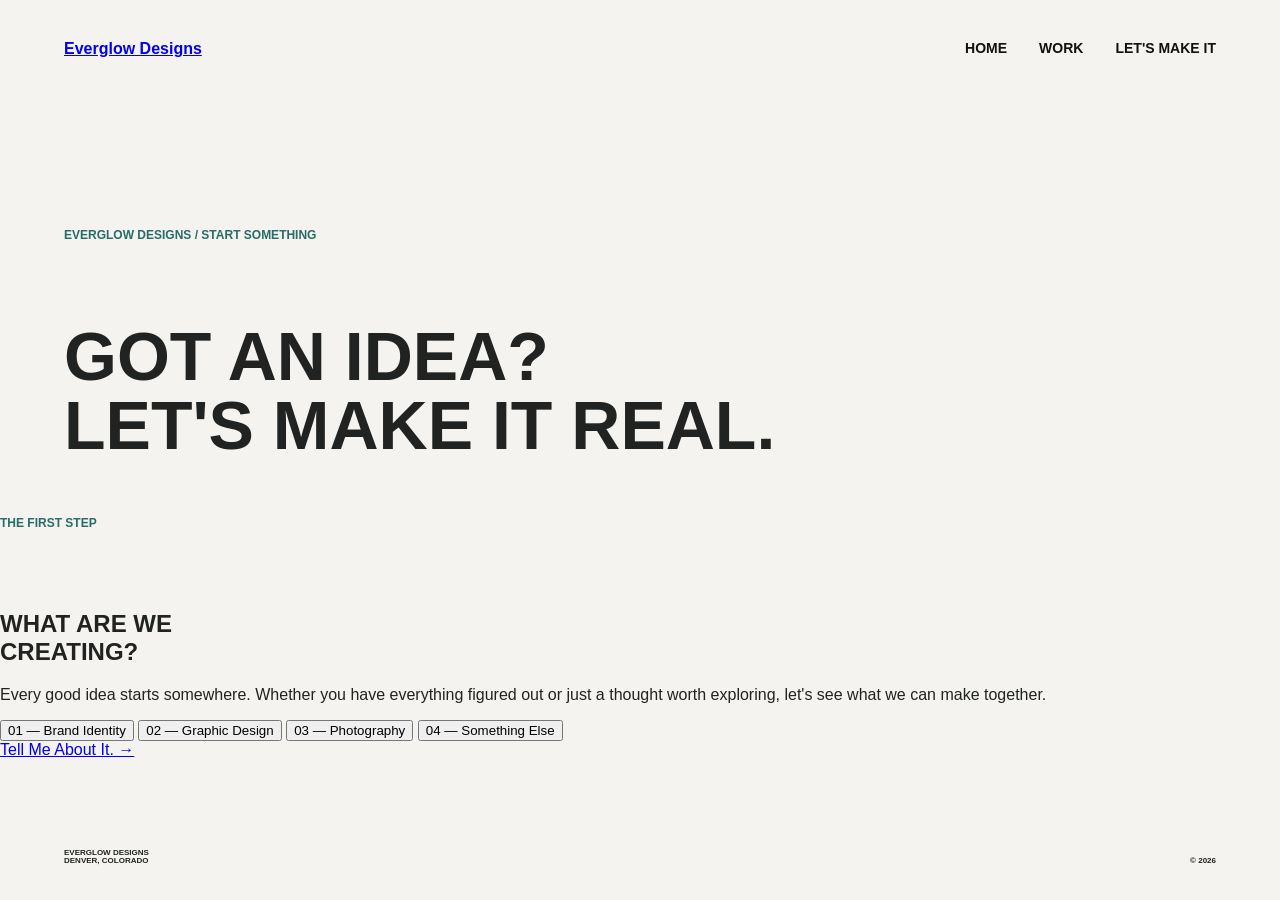
==== start.html @ e90c7ac8 "M3A1 - Updated Everglow portfolio and navigation" ====
<!DOCTYPE html>
<html lang="en">
<head>
    <meta charset="UTF-8">
    <meta name="viewport" content="width=device-width, initial-scale=1.0">
    <title>Let's Make It | Everglow Designs</title>
    <link rel="stylesheet" href="css/style.css">
</head>
<body>
   <header class="site-header">
    <a class="brand" href="index.html">Everglow Designs</a>

    <nav class="site-nav" id="mobile-nav" aria-label="Primary navigation">
        <a href="index.html">Home</a>
        <a href="work.html">Work</a>
        <a href="start.html" aria-current="page">Let's Make It</a>
    </nav>

    <button class="menu-toggle" type="button"
        aria-expanded="false" aria-controls="mobile-nav">
        Menu
    </button>
</header>

<main>
    <section class="hero">
        <p class="eyebrow">Everglow Designs / Start Something</p>

        <h1>Got an Idea?<br>Let's Make It Real.</h1>
    </section>
    <section class="project-inquiry">

    <p class="eyebrow">The First Step</p>

    <h2 class="inquiry-heading">
        WHAT ARE WE<br>
        CREATING?
    </h2>

    <p class="inquiry-copy">
        Every good idea starts somewhere. Whether you have
        everything figured out or just a thought worth exploring,
        let's see what we can make together.
    </p>

    <div class="project-options">
        <button type="button">01 — Brand Identity</button>
        <button type="button">02 — Graphic Design</button>
        <button type="button">03 — Photography</button>
        <button type="button">04 — Something Else</button>
    </div>
    <a href="#" class="inquiry-link" id="inquiry-link">
    Tell Me About It. →
</a>
</section>
</main> 
<footer class="site-footer">
    <p>
        Everglow Designs<br>
        Denver, Colorado
    </p>

    <p>© 2026</p>
</footer>
<script>
    const menuButton = document.querySelector(".menu-toggle");
const navigation = document.querySelector(".site-nav");

menuButton.addEventListener("click", () => {
    const isOpen = menuButton.getAttribute("aria-expanded") === "true";

    menuButton.setAttribute("aria-expanded", String(!isOpen));
    navigation.classList.toggle("is-open", !isOpen);
});
    const projectButtons = document.querySelectorAll(".project-options button");

    projectButtons.forEach((button) => {
        button.setAttribute("aria-pressed", "false");

        button.addEventListener("click", () => {
            projectButtons.forEach((item) => {
                item.classList.remove("is-selected");
                item.setAttribute("aria-pressed", "false");
            });

            button.classList.add("is-selected");
            button.setAttribute("aria-pressed", "true");
        });
    });
    const inquiryLink = document.querySelector("#inquiry-link");

inquiryLink.addEventListener("click", (event) => {
    event.preventDefault();

    const selectedButton = document.querySelector(
        ".project-options button.is-selected"
    );

    const projectType = selectedButton
        ? selectedButton.textContent.trim().replace(/^\d+\s*—\s*/, "")
        : "New Project";

    const subject = encodeURIComponent(
        "Everglow Designs Inquiry — " + projectType
    );

    const body = encodeURIComponent(
        "Hey Everglow,\n\nI have an idea I'd like to discuss.\n\n" +
        "Here's a little about my project:\n\n"
    );

    window.location.href =
        "mailto:everglowdesignllc@gmail.com?subject=" +
        subject + "&body=" + body;
});
</script>
</body>
</html>
---- css/style.css ----
:root {
    --color-bg: #F5F3EF;
    --color-text: #202321;
    --color-accent: #286B67;
    --color-secondary: #E89AAD;
}
* {
    box-sizing: border-box;
}

body {
    margin: 0;
    font-family: "neue-haas-grotesk-display", Arial, sans-serif;
    font-weight: 400;
    color: var(--color-text);
    background: var(--color-bg);
}

h1, h2, h3 {
    font-family: "degular-display", sans-serif;
    font-weight: 700;
}
.site-header {
    display: flex;
    justify-content: space-between;
    align-items: flex-start;
    flex-wrap: wrap;
    padding: 24px;
}

.brand {
    font-weight: 700;
}

.site-nav {
    display: none;
}

.site-nav.is-open {
    display: flex;
    flex-direction: column;
    gap: 16px;
    width: 100%;
    padding: 20px 0;
    order: 3;
    align-items: flex-end;
    text-align: right;
}

.site-nav a {
    color: var(--color-text);
    text-decoration: none;
    font-weight: 700;
    text-transform: uppercase;
}

.site-nav a:hover,
.site-nav a:focus-visible {
    color: var(--color-accent);
    text-decoration: underline;
    text-decoration-color: var(--color-secondary);
    text-underline-offset: 6px;
}
.menu-toggle {
    border: 0;
    background: none;
    padding: 0;
    font: inherit;
    font-weight: 700;
    text-transform: uppercase;
}
.hero {
    padding: 80px 24px 60px;
}

.eyebrow {
    margin: 0 0 80px;
    font-size: 12px;
    font-weight: 700;
    text-transform: uppercase;
    color: var(--color-accent);
}


.hero h1 {
    margin: 0;
    font-family: "degular-display", sans-serif;
    font-weight: 800;
    font-size: 32px;
    line-height: 1.05;
    text-transform: uppercase;
}
.featured-work {
    padding: 0 24px 100px;
}

.featured-image {
    width: 100%;
    aspect-ratio: 4 / 5;
    background: #ddd;

    display: flex;
    justify-content: center;
    align-items: center;

}
.featured-image img {
    width: 100%;
    height: 100%;
    object-fit: cover;
    display: block;
}

.featured-image span {
    font-size: 10px;
    font-weight: 700;
    text-transform: uppercase;
}

.project-info {
    margin-top: 24px;
    padding-bottom: 24px;
}

.project-info h2 {
    margin: 0;
    font-size: 22px;
    text-transform: uppercase;
}

.project-info p {
    margin: 4px 0 0;
    font-size: 12px;
}
/* SELECTED WORK */

.selected-work {
    padding: 80px 24px 120px;
}

.section-title {
    margin: 0 0 80px;
    font-family: "neue-haas-grotesk-text", Arial, sans-serif;
    font-size: 12px;
    font-weight: 700;
    text-transform: uppercase;
    letter-spacing: 0.02em;
    color: var(--color-text);
}

.project-02 {
    display: flex;
    flex-direction: column;
    align-items: flex-end;
}

.project-02 .project-image {
    width: 255px;
    max-width: 100%;
    height: auto;
}

.project-02 .project-image img {
    display: block;
    width: 100%;
    height: auto;
}

.project-02 .project-image span {
    font-size: 8px;
    font-weight: 700;
    text-transform: uppercase;
}

.project-02 .project-details {
    width: 255px;
    margin-top: 12px;
}

.project-02 .project-details h3 {
    margin: 0;
    font-family: "degular-display", Arial, sans-serif;
    font-size: 18px;
    font-weight: 700;
    text-transform: uppercase;
}

.project-02 .project-details p {
    margin: 4px 0 0;
    font-size: 10px;
    line-height: 1.2;
}
/* PROJECT 03 */

.project-03 {
    margin-top: 100px;
    align-self: flex-start;
}

.project-03 .project-image {
    width: 100%;
    height: auto;
}

.project-03 .project-image img {
    display: block;
    width: 100%;
    height: auto;
}

.project-03 .project-image span {
    font-size: 8px;
    font-weight: 700;
    text-transform: uppercase;
    text-align: center;
}

.project-03 .project-details {
    margin-top: 10px;
}

.project-03 .project-details h3 {
    margin: 0;
    font-family: "degular-display", Arial, sans-serif;
    font-size: 18px;
    font-weight: 700;
    text-transform: uppercase;
}

.project-03 .project-details p {
    margin: 2px 0 0;
    font-size: 10px;
    line-height: 1.2;
}
/* ABOUT */

.about {
    padding: 110px 24px 120px;
}

.about .eyebrow {
    margin: 0 0 55px;
    font-family: "neue-haas-grotesk-text", Arial, sans-serif;
    font-size: 12px;
    font-weight: 700;
    text-transform: uppercase;
    letter-spacing: 0.02em;
    color: var(--color-accent);
}

.about-statement {
    margin: 0;
    font-size: 24px;
    line-height: 1.08;
    font-weight: 400;
    text-transform: uppercase;
}

.about-copy {
    width: 205px;
    margin: 26px 0 0 auto;
    font-size: 12px;
    line-height: 1.3;
}
.capabilities {
    margin-top: 140px;
    margin-left: 24px;
}

.capabilities h2 {
    margin: 0 0 28px;
    font-family: "neue-haas-grotesk-text", Arial, sans-serif;
    font-size: 12px;
    font-weight: 700;
    text-transform: uppercase;
    letter-spacing: 0.02em;
    color: var(--color-accent);
}

.capabilities-list {
    display: flex;
    flex-direction: column;
    gap: 12px;
}

.capabilities-list p {
    margin: 0;
    font-size: 11px;
    text-transform: uppercase;
}
/* CONTACT / CTA */

.contact {
    margin: 150px 24px 0;
}

.contact .eyebrow {
    margin: 0 0 24px;
    font-family: "neue-haas-grotesk-text", Arial, sans-serif;
    font-size: 12px;
    font-weight: 700;
    text-transform: uppercase;
    letter-spacing: 0.02em;
    color: var(--color-accent);
}

.contact-heading {
    margin: 0;
    font-size: 28px;
    line-height: 0.95;
    font-weight: 400;
    text-transform: uppercase;
}

.contact-link {
    margin: 50px 20px 0 auto;
    width: max-content;
    font-family: "degular-display", sans-serif;
    font-size: 22px;
    font-weight: 400;
    text-transform: uppercase;
    color: var(--color-accent);
    cursor: pointer;
    transition: color 0.2s ease;
}
.contact-link:hover,
.contact-link:focus-visible {
    color: var(--color-text);
    text-decoration: underline;
    text-decoration-color: var(--color-secondary);
    text-underline-offset: 6px;
}


/* FOOTER */


.site-footer {
    margin: 90px 24px 24px;
    display: flex;
    justify-content: space-between;
    align-items: flex-end;
    gap: 20px;
}

.site-footer p {
    margin: 0;
    font-size: 8px;
    line-height: 1.1;
    font-weight: 700;
    text-transform: uppercase;
}
@media (min-width: 768px) {

    .site-header {
        padding: 32px 48px;
    }

    .hero {
        padding: 100px 48px 80px;
    }

    .featured-work {
        padding: 0 48px 120px;
    }
    .site-nav {
    display: flex;
    flex-direction: row;
    align-items: center;
    justify-content: flex-end;
    gap: 32px;
    width: auto;
    padding: 0;
    order: 0;
}

.menu-toggle {
    display: none;
}
.site-nav a {
    color: #111;
    text-decoration: none;
    font-size: 14px;
    font-weight: 700;
    text-transform: uppercase;
}
.hero h1 {
    font-size: 42px;
    line-height: 1.02;
    max-width: 600px;
}
.featured-image {
    width: 82%;
    margin-left: auto;
    margin-right: 0;
    aspect-ratio: 16 / 10;
}
.project-info {
    width: 82%;
    margin-left: auto;
    margin-right: 0;
    margin-top: 24px;
}
.project-02 {
    width: 42%;
    margin-left: 0;
    margin-right: auto;
    align-items: flex-start;
}
.project-03 {
    width: 58%;
    margin-left: auto;
    margin-right: 24px;
}
.capabilities {
    margin-left: 48px;
    margin-right: 48px;
}

.capabilities-list {
    display: flex;
    flex-direction: row;
    justify-content: space-between;
    gap: 20px;
    width: auto;
}

.contact {
    margin-left: 48px;
    margin-right: 48px;
}
.contact-link {
    margin-left: 52%;
    margin-right: 0;
}
.contact-heading {
    font-size: 38px;
    line-height: 0.95;
}
.about-copy {
    width: 240px;
    margin: 26px 0 0 48%;
}

} 
@media (min-width: 1200px) {

    .site-header {
    padding: 40px 64px;
}

.hero {
    padding: 130px 64px 55px;
}

.hero h1 {
    font-size: 68px;
    line-height: 1.02;
    max-width: 850px;
}
.featured-image {
    width: 72%;
    margin-left: auto;
    margin-right: 16px;
}

.project-info {
    width: 72%;
    margin-left: auto;
    margin-right: 0;
}
.selected-work {
    padding: 140px 64px 160px;
}

.project-02 {
    width: 42%;
    margin-left: 0;
    margin-right: auto;
    
}
.project-02 .project-image,
.project-02 .project-details {
    width: 100%;
}
.project-03 {
    width: 50%;
    margin-top: 160px;
    margin-left: auto;
    margin-right: 0;
}
.about {
    display: grid;
    grid-template-columns: 32% 24% 44%;
    padding: 140px 64px 160px;
}

.about .eyebrow {
    grid-column: 1 / -1;
}

.about-statement {
    grid-column: 1;
    font-size: 28px;
    line-height: 1.12;
}

.about-copy {
    grid-column: 3;
    width: 240px;
    margin: 0;
    align-self: end;
}

.capabilities {
    margin-left: 64px;
    margin-right: 64px;
}

.capabilities-list {
    display: flex;
    flex-direction: row;
    justify-content: space-between;
    width: 75%;
    gap: 20px;
}

.capabilities-list p {
    margin: 0;
}

.contact {
    margin-left: 64px;
    margin-right: 64px;
}

.site-footer {
    margin-left: 64px;
    margin-right: 64px;
}

}
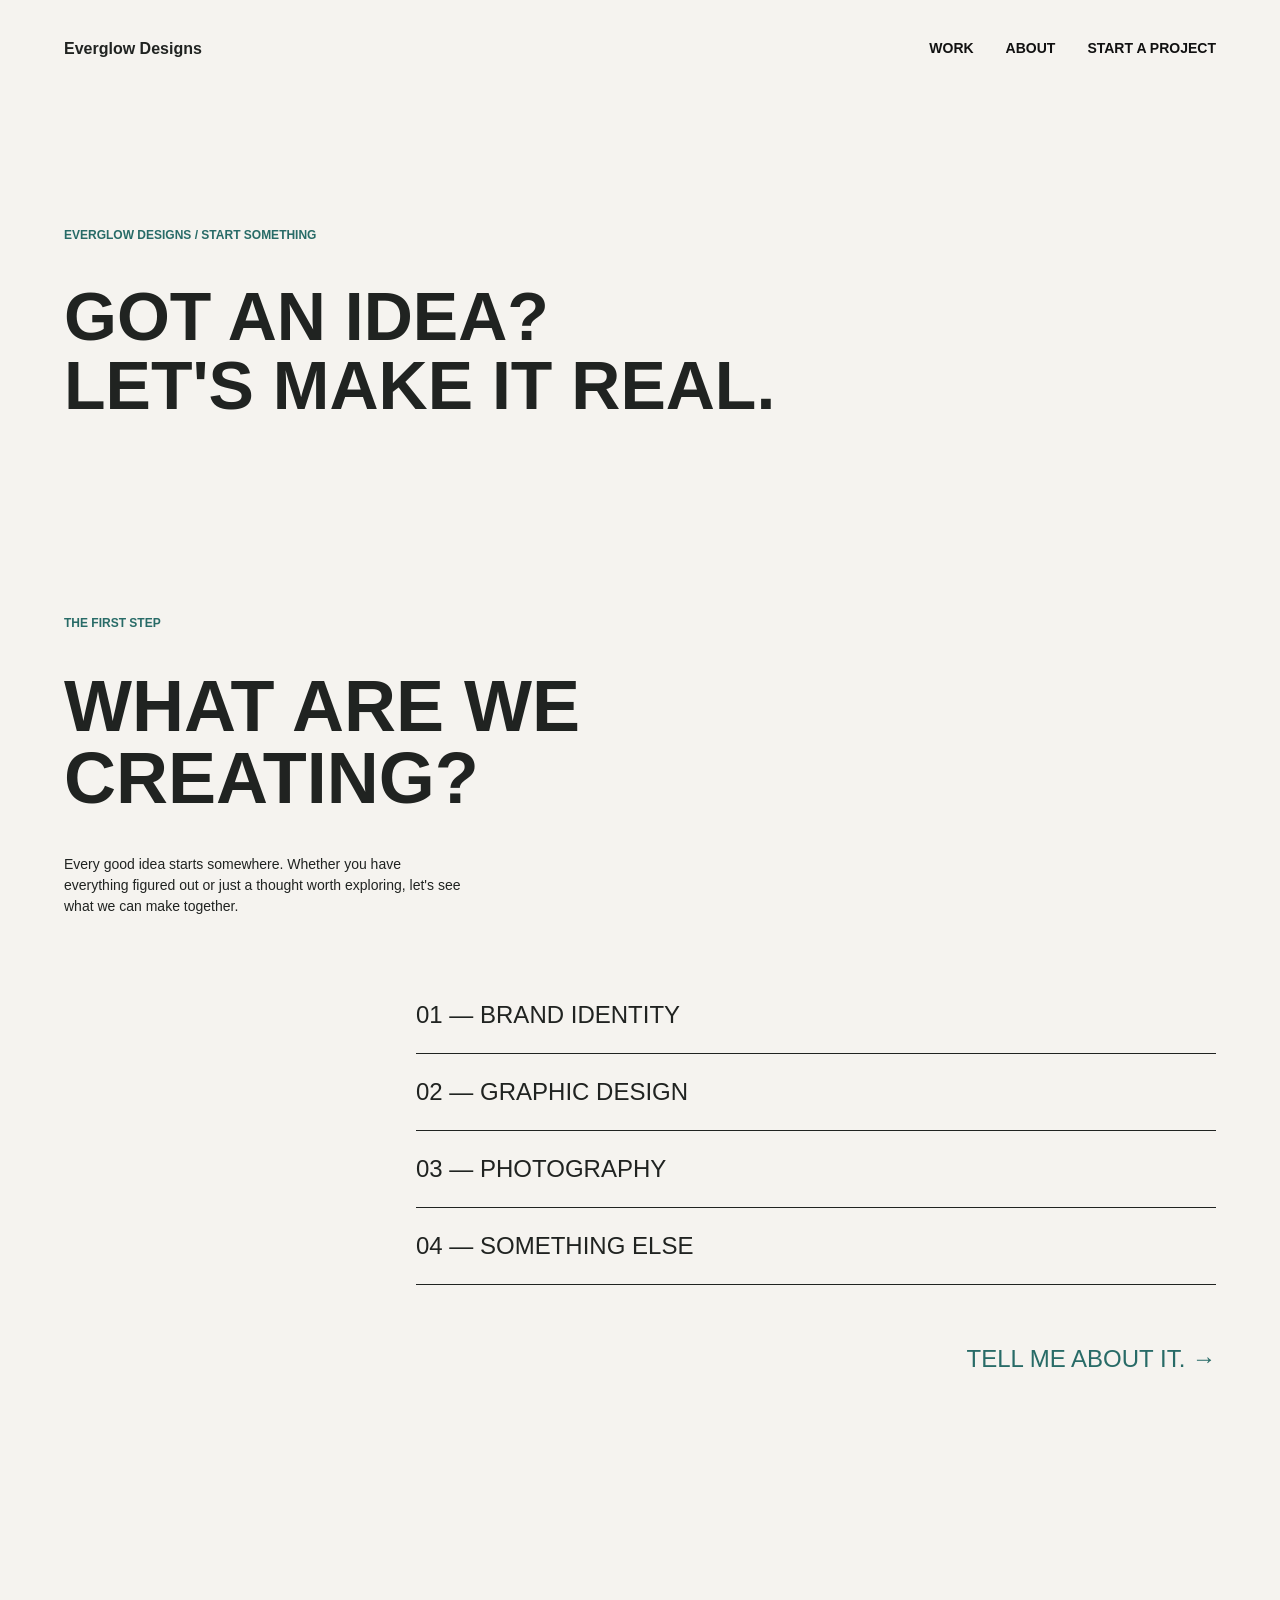
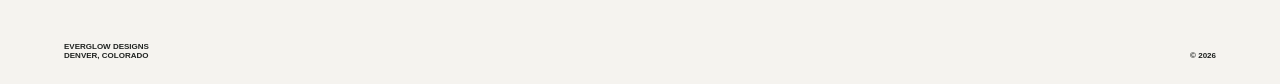
==== commit e836e2f1: "M4A2 – Update navigation, animations, and interactivity" ====
--- a/start.html
+++ b/start.html
@@ -5,15 +5,17 @@
     <meta name="viewport" content="width=device-width, initial-scale=1.0">
     <title>Let's Make It | Everglow Designs</title>
     <link rel="stylesheet" href="css/style.css">
+    <script src="https://code.jquery.com/jquery-3.7.1.min.js" defer></script>
+<script src="js/script.js" defer></script>
 </head>
 <body>
    <header class="site-header">
     <a class="brand" href="index.html">Everglow Designs</a>
 
     <nav class="site-nav" id="mobile-nav" aria-label="Primary navigation">
-        <a href="index.html">Home</a>
-        <a href="work.html">Work</a>
-        <a href="start.html" aria-current="page">Let's Make It</a>
+       <a href="work.html">Work</a>
+<a href="index.html#about">About</a>
+<a href="start.html" aria-current="page">Start a Project</a>
     </nav>
 
     <button class="menu-toggle" type="button"
@@ -63,15 +65,8 @@
     <p>© 2026</p>
 </footer>
 <script>
-    const menuButton = document.querySelector(".menu-toggle");
-const navigation = document.querySelector(".site-nav");
 
-menuButton.addEventListener("click", () => {
-    const isOpen = menuButton.getAttribute("aria-expanded") === "true";
 
-    menuButton.setAttribute("aria-expanded", String(!isOpen));
-    navigation.classList.toggle("is-open", !isOpen);
-});
     const projectButtons = document.querySelectorAll(".project-options button");
 
     projectButtons.forEach((button) => {
--- a/css/style.css
+++ b/css/style.css
@@ -27,10 +27,22 @@
     align-items: flex-start;
     flex-wrap: wrap;
     padding: 24px;
+
+    position: sticky;
+    top: 0;
+    z-index: 1000;
+    background: var(--color-bg);
 }
 
 .brand {
     font-weight: 700;
+    color: var(--color-text);
+    text-decoration: none;
+}
+
+.brand:hover,
+.brand:focus-visible {
+    color: var(--color-accent);
 }
 
 .site-nav {
@@ -71,11 +83,11 @@
     text-transform: uppercase;
 }
 .hero {
-    padding: 80px 24px 60px;
+    padding: 56px 24px 36px;
 }
 
 .eyebrow {
-    margin: 0 0 80px;
+    margin: 0 0 40px;
     font-size: 12px;
     font-weight: 700;
     text-transform: uppercase;
@@ -292,7 +304,7 @@
 /* CONTACT / CTA */
 
 .contact {
-    margin: 150px 24px 0;
+  margin: 90px 24px 0;
 }
 
 .contact .eyebrow {
@@ -314,6 +326,8 @@
 }
 
 .contact-link {
+    display: block;
+    text-decoration: none;
     margin: 50px 20px 0 auto;
     width: max-content;
     font-family: "degular-display", sans-serif;
@@ -431,8 +445,10 @@
     margin-right: 48px;
 }
 .contact-link {
-    margin-left: 52%;
-    margin-right: 0;
+  margin-left: 52%;
+  margin-right: 0;
+  position: relative;
+  top: -35px;
 }
 .contact-heading {
     font-size: 38px;
@@ -541,3 +557,267 @@
 }
 
 }
+
+/* LET'S MAKE IT PAGE */
+
+.project-inquiry {
+    padding: 100px 24px 120px;
+}
+
+.project-inquiry .eyebrow {
+    margin-bottom: 40px;
+}
+
+.inquiry-heading {
+    margin: 0;
+    font-size: 38px;
+    line-height: 1;
+    text-transform: uppercase;
+}
+
+.inquiry-copy {
+    max-width: 400px;
+    margin: 40px 0 60px;
+    font-size: 14px;
+    line-height: 1.5;
+}
+
+.project-options {
+    display: flex;
+    flex-direction: column;
+}
+
+.project-options button {
+    padding: 24px 0;
+    border: 0;
+    border-bottom: 1px solid var(--color-text);
+    background: transparent;
+    color: var(--color-text);
+    font-family: "degular-display", sans-serif;
+    font-size: 24px;
+    text-align: left;
+    text-transform: uppercase;
+    cursor: pointer;
+}
+
+.project-options button:hover,
+.project-options button:focus-visible {
+    color: var(--color-accent);
+}
+
+@media (min-width: 768px) {
+    .project-inquiry {
+        padding: 120px 48px 160px;
+    }
+
+    .inquiry-heading {
+        font-size: 56px;
+    }
+
+    .project-options {
+        max-width: 800px;
+        margin-left: auto;
+    }
+}
+
+@media (min-width: 1200px) {
+    .project-inquiry {
+        padding: 140px 64px 180px;
+    }
+
+    .inquiry-heading {
+        font-size: 72px;
+    }
+}
+
+/* SELECTED PROJECT TYPE */
+
+.project-options button.is-selected {
+    color: var(--color-accent);
+    border-bottom: 2px solid var(--color-accent);
+}
+/* PROJECT INQUIRY LINK */
+
+.inquiry-link {
+    display: block;
+    width: max-content;
+    max-width: 100%;
+    margin: 60px 0 0 auto;
+    color: var(--color-accent);
+    font-family: "degular-display", sans-serif;
+    font-size: 24px;
+    text-decoration: none;
+    text-transform: uppercase;
+}
+
+.inquiry-link:hover,
+.inquiry-link:focus-visible {
+    color: var(--color-text);
+    text-decoration: underline;
+    text-decoration-color: var(--color-secondary);
+    text-underline-offset: 6px;
+}
+
+/* WORK PAGE */
+
+.work-hero {
+    padding-bottom: 80px;
+}
+
+.work-intro {
+    max-width: 650px;
+    margin-top: 24px;
+    line-height: 1.6;
+}
+
+.work-gallery {
+    display: grid;
+    grid-template-columns: repeat(2, minmax(0, 1fr));
+    gap: 100px 40px;
+    padding: 40px 5% 140px;
+}
+
+.work-project {
+    min-width: 0;
+}
+
+.work-project .eyebrow {
+    margin-bottom: 24px;
+}
+
+.work-project h2 {
+    font-family: "degular-display", sans-serif;
+    font-size: clamp(36px, 5vw, 72px);
+    font-weight: 700;
+    line-height: 1;
+    text-transform: uppercase;
+    
+margin: 28px 0 16px;
+
+}
+
+.work-project > p:last-child {
+    max-width: 380px;
+    line-height: 1.5;
+}
+
+/* TABLET */
+
+@media (max-width: 768px) {
+    .work-gallery {
+        grid-template-columns: 1fr;
+        gap: 72px;
+        padding: 32px 48px 100px;
+    }
+}
+
+/* MOBILE */
+
+@media (max-width: 480px) {
+    .work-gallery {
+        padding: 24px 24px 80px;
+        gap: 60px;
+    }
+
+    .work-hero {
+        padding-bottom: 48px;
+    }
+}
+/* PORTFOLIO PROJECT IMAGES */
+
+.work-project {
+    min-width: 0;
+}
+
+.work-image {
+    display: block;
+    width: 100%;
+    height: 400px;
+    object-fit: contain;
+    object-position: left center;
+}
+.work-project .project-image {
+  width: 100%;
+  height: 320px;
+  object-fit: cover;
+  display: block;
+}
+
+@media (max-width: 600px) {
+  .work-image {
+    height: auto;
+    object-fit: contain;
+  }
+}
+
+/* M4A2: ANIMATION */
+
+/* Smooth hover transition for project images */
+.featured-image img,
+.work-project .project-image {
+    transition: transform 0.35s ease;
+}
+
+.featured-image img:hover,
+.work-project .project-image:hover {
+    transform: scale(1.025);
+}
+
+/* Homepage hero entrance animation */
+.hero h1 {
+    animation: heroFadeUp 0.9s ease-out both;
+}
+
+@keyframes heroFadeUp {
+    from {
+        opacity: 0;
+        transform: translateY(24px);
+    }
+
+    to {
+        opacity: 1;
+        transform: translateY(0);
+    }
+}
+
+/* Respect reduced-motion preferences */
+@media (prefers-reduced-motion: reduce) {
+    .featured-image img,
+    .work-project .project-image {
+        transition: none;
+    }
+
+    .hero h1 {
+        animation: none;
+    }
+}
+
+/* M4A2: Consistent project image hover */
+.selected-work .project-image img {
+    transition: transform 0.35s ease;
+}
+
+.selected-work .project-image:hover img {
+    transform: scale(1.025);
+}
+
+@media (prefers-reduced-motion: reduce) {
+    .selected-work .project-image img {
+        transition: none;
+    }
+}
+
+/* M4A2: Work page image transitions */
+.work-project img {
+    transition: transform 0.35s ease;
+}
+
+.work-project img:hover {
+    transform: scale(1.025);
+}
+
+@media (prefers-reduced-motion: reduce) {
+    .work-project img {
+        transition: none;
+    }
+}
